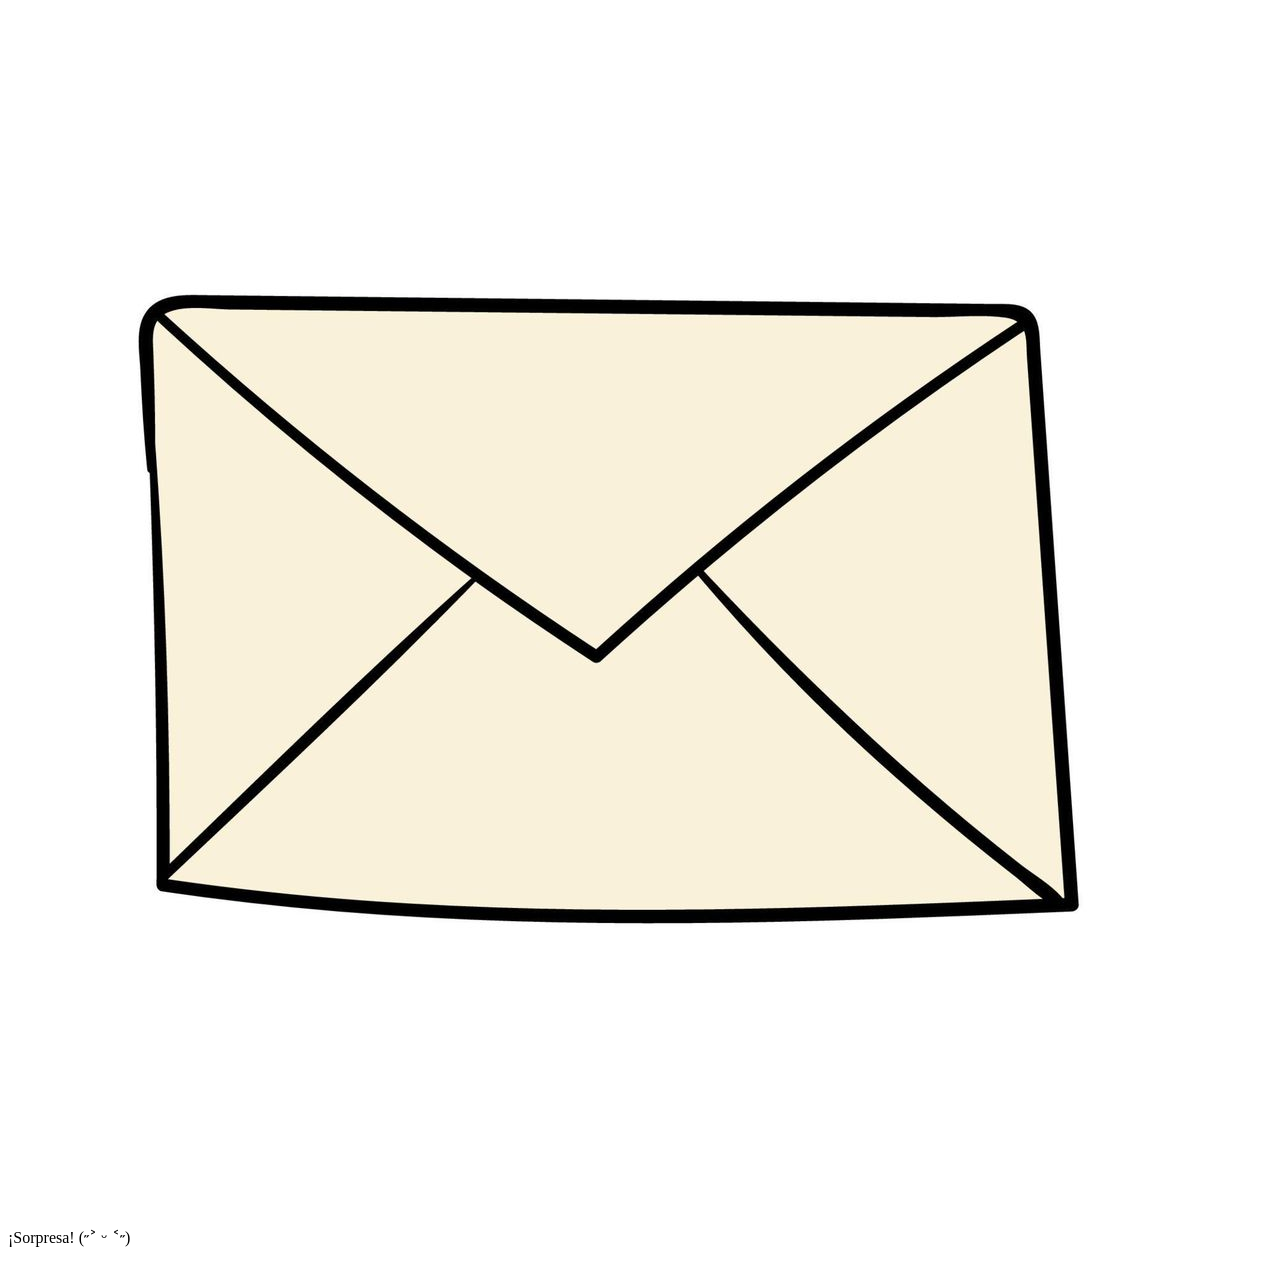
==== index.html @ 980c0de1 "Avance script" ====
<!DOCTYPE html>
<html lang="en">
<head>
    <meta charset="UTF-8">
    <link rel="stylesheet" href="styles.css">
    <title>Flores amarillas</title>
    <meta name="viewport" content="width=device-width, initial-scale=1.0">
</head>
<body>
    <!-- Envelope Screen -->
    <div id="envelope-container">
        <img src="envelope.jpg" alt="Envelope" id="envelope">
        <p>¡Sorpresa! (˶˃ ᵕ ˂˶)</p>
    </div>

    <!-- Letter Screen-->
     <div id="letter-container" style="display: none;">
        <div class="letter-window">
            <h1> id="letter-title">Una flor para otra flor</h1>
            <div class="buttons" id="letter-buttons">
                <img src="open.jpg" class="open-button" alt="Open">

                <div class="no-wrapper">
                    <img src="no.jpg" class="no-button" alt="No">
                </div>
            </div>

            <p id="final-text" class="final-text" style="display: none">
                <strong>Valentine Date:</strong> February 14
            </p>
        </div>
    <script src="script.js"></script>
</body>
</html>
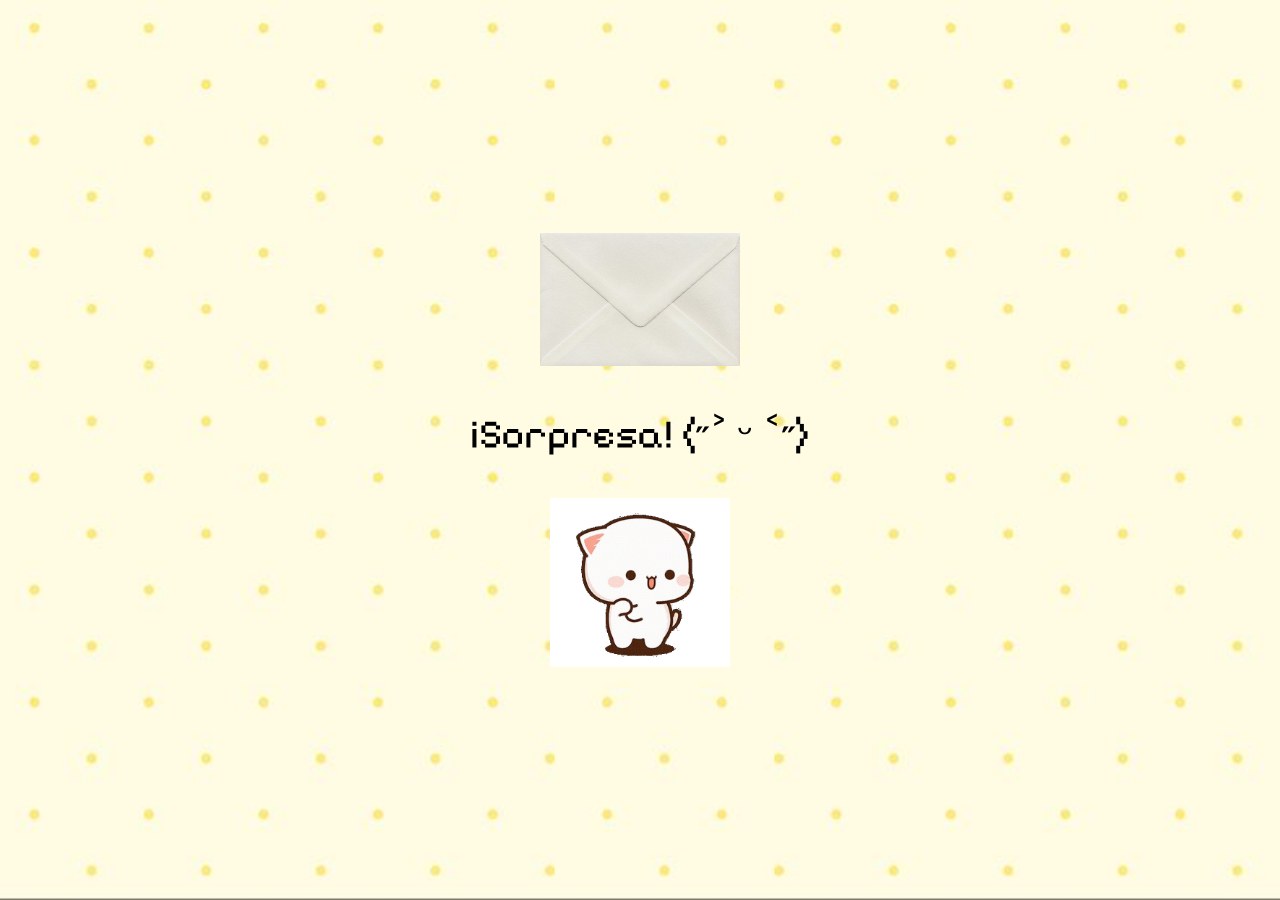
==== commit 180ca47e: "Pagina funcional" ====
--- a/index.html
+++ b/index.html
@@ -1,34 +1,28 @@
 <!DOCTYPE html>
-<html lang="en">
+<html lang="es">
+
 <head>
-    <meta charset="UTF-8">
-    <link rel="stylesheet" href="styles.css">
-    <title>Flores amarillas</title>
-    <meta name="viewport" content="width=device-width, initial-scale=1.0">
+    <meta charset="UTF-8" />
+    <link rel="stylesheet" href="css/style.css" />
+    <title>Valentine Letter</title>
+    <meta name="viewport" content="width=device-width, initial-scale=1.0" />
+
+    <link rel="preconnect" href="https://fonts.googleapis.com" />
+    <link rel="preconnect" href="https://fonts.gstatic.com" crossorigin />
+    <link href="https://fonts.googleapis.com/css2?family=Aldrich&family=Pixelify+Sans:wght@400..700&display=swap"
+        rel="stylesheet" />
+    <title>Document</title>
 </head>
+
 <body>
     <!-- Envelope Screen -->
     <div id="envelope-container">
-        <img src="envelope.jpg" alt="Envelope" id="envelope">
+        <img src="img/envelope.jpg" alt="Envelope" id="envelope">
         <p>¡Sorpresa! (˶˃ ᵕ ˂˶)</p>
+        <img src="img/cute-dancing.gif" class="envelope-cat" alt="Gato bailando">
     </div>
 
-    <!-- Letter Screen-->
-     <div id="letter-container" style="display: none;">
-        <div class="letter-window">
-            <h1> id="letter-title">Una flor para otra flor</h1>
-            <div class="buttons" id="letter-buttons">
-                <img src="open.jpg" class="open-button" alt="Open">
-
-                <div class="no-wrapper">
-                    <img src="no.jpg" class="no-button" alt="No">
-                </div>
-            </div>
-
-            <p id="final-text" class="final-text" style="display: none">
-                <strong>Valentine Date:</strong> February 14
-            </p>
-        </div>
     <script src="script.js"></script>
 </body>
+
 </html>
--- a/css/style.css
+++ b/css/style.css
@@ -0,0 +1,56 @@
+html,
+body {
+    margin: 0;
+    width: 100%;
+    min-height: 100vh;
+}
+
+body {
+    display: flex;
+    justify-content: center;
+    align-items: center;
+    background: url("../img/yellow-bg.jpg") center center / cover no-repeat;
+    font-family: "Pixelify Sans", sans-serif;
+    overflow: hidden;
+}
+
+/* Envelope Screen */
+#envelope-container {
+    text-align: center;
+    cursor:pointer;
+}
+
+@keyframes pulse {
+    0% {
+        transform:scale(1);
+    }
+    50% {
+        transform: scale(1.1);
+    }
+    100% {
+        transform: scale(1);
+    }
+}
+
+#envelope{
+    width: 200px;
+    animation: pulse 1.5s infinite;
+    cursor: pointer;
+}
+
+
+h1 {
+    font-size: 30px;
+    margin:0;
+}
+
+p {
+    font-size: 40px;
+}
+
+.envelope-cat {
+    display: block;
+    width: min(45vw, 180px);
+    height: auto;
+    margin: 15px auto 0;
+}
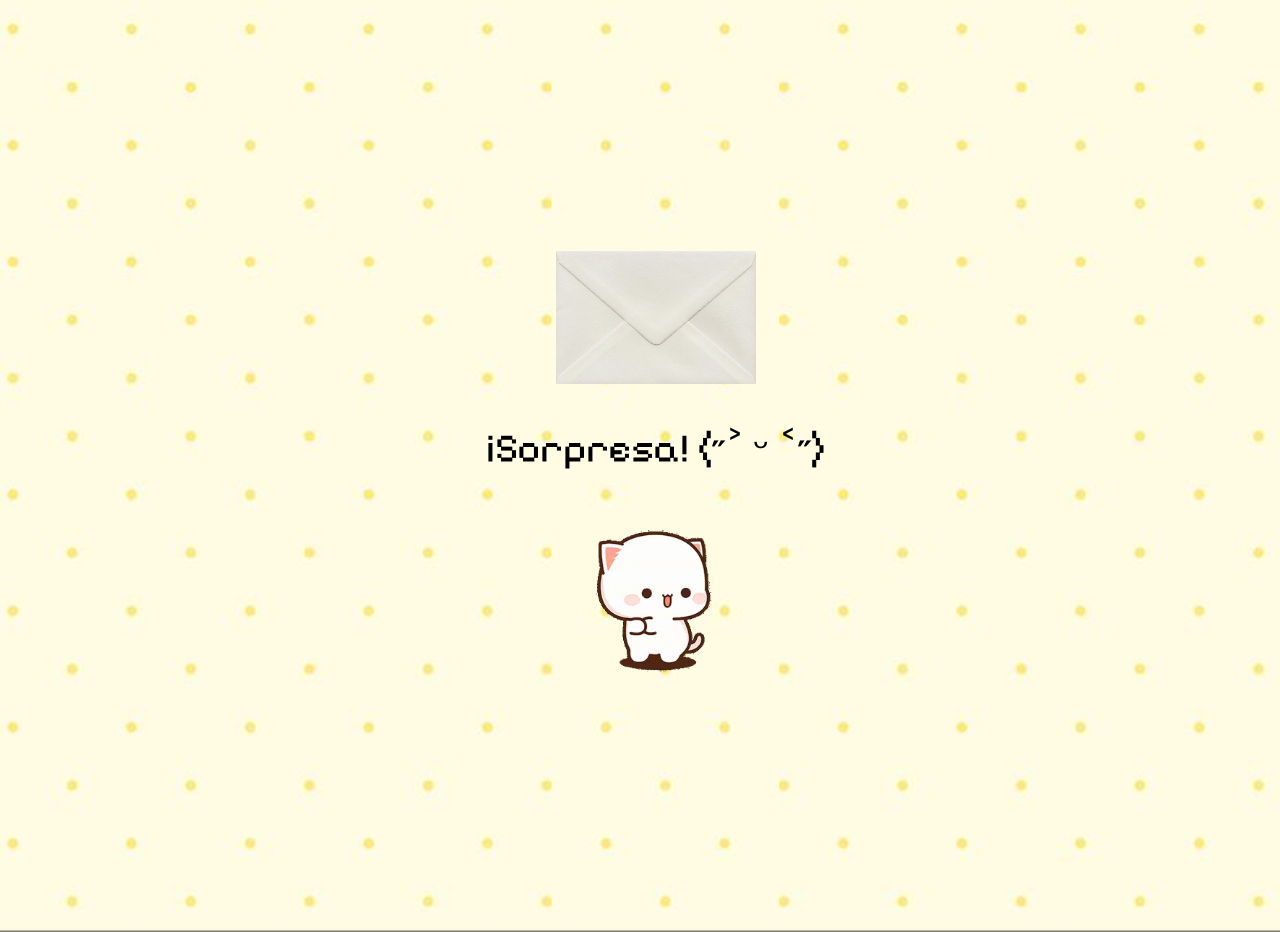
==== commit 30702fc6: "Change title from 'Valentine Letter' to 'Web'" ====
--- a/index.html
+++ b/index.html
@@ -4,7 +4,7 @@
 <head>
     <meta charset="UTF-8" />
     <link rel="stylesheet" href="css/style.css" />
-    <title>Valentine Letter</title>
+    <title>Web</title>
     <meta name="viewport" content="width=device-width, initial-scale=1.0" />
 
     <link rel="preconnect" href="https://fonts.googleapis.com" />
@@ -25,4 +25,4 @@
     <script src="script.js"></script>
 </body>
 
-</html>+</html>
--- a/css/style.css
+++ b/css/style.css
@@ -12,6 +12,7 @@
     background: url("../img/yellow-bg.jpg") center center / cover no-repeat;
     font-family: "Pixelify Sans", sans-serif;
     overflow: hidden;
+    padding: 1rem;
 }
 
 /* Envelope Screen */
@@ -33,19 +34,24 @@
 }
 
 #envelope{
-    width: 200px;
+    display: block;
+    width: min(70vw, 200px);
+    height: auto;
+    margin: 0 auto;
     animation: pulse 1.5s infinite;
     cursor: pointer;
 }
 
 
 h1 {
-    font-size: 30px;
+    font-size: clamp(1.5rem, 7vw, 30px);
     margin:0;
 }
 
 p {
-    font-size: 40px;
+    font-size: clamp(1.5rem, 8vw, 40px);
+    line-height: 1.2;
+    overflow-wrap: anywhere;
 }
 
 .envelope-cat {
